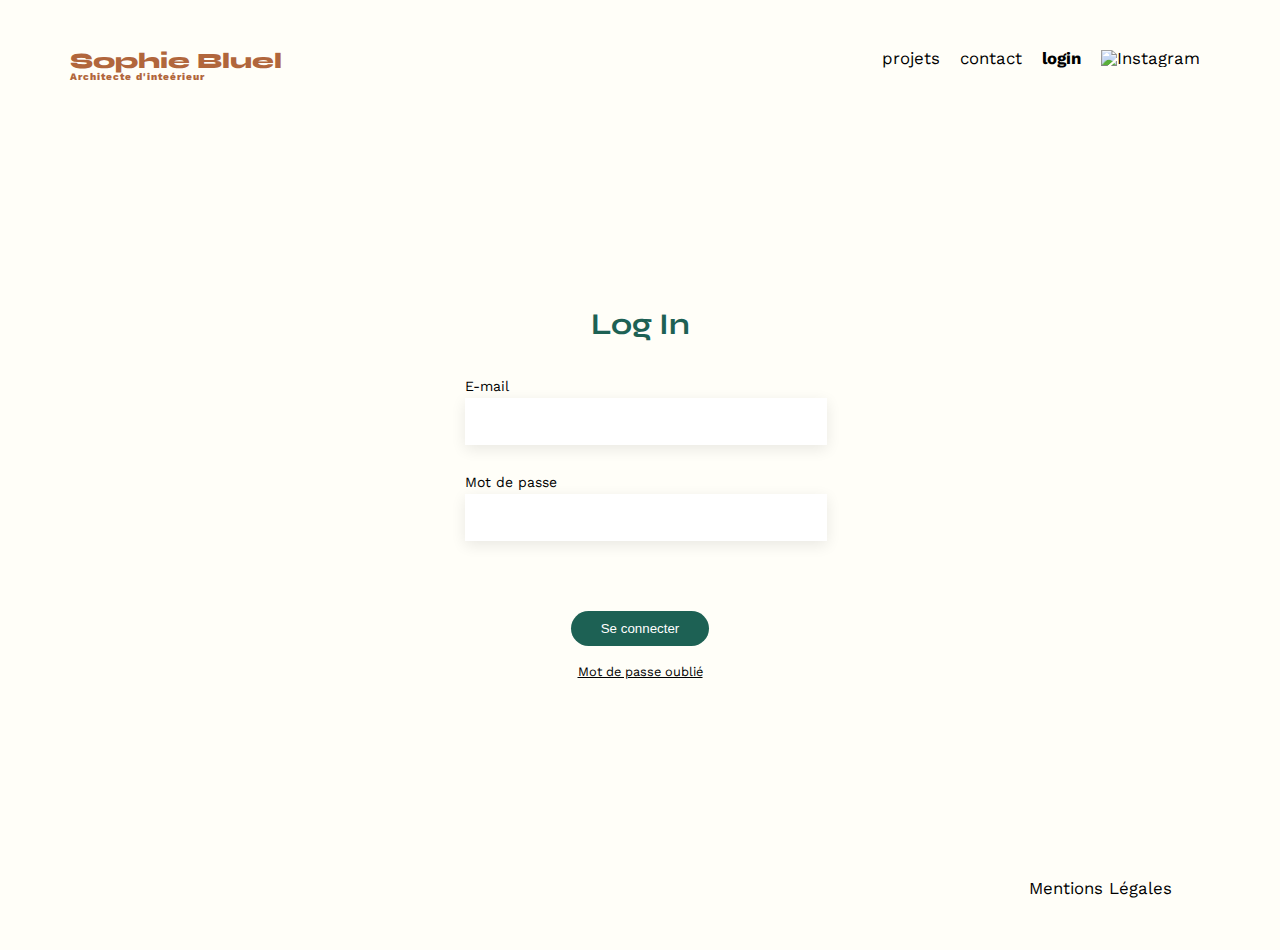
==== FrontEnd/Login.html @ 2ee96904 "login maquette.." ====
<!DOCTYPE html>
<html lang="en">
<head>
  <meta charset="UTF-8">
  <meta name="viewport" content="width=device-width, initial-scale=1.0">
  <link rel="preconnect" href="https://fonts.googleapis.com">
  <link rel="preconnect" href="https://fonts.gstatic.com" crossorigin>
  <link href="https://fonts.googleapis.com/css2?family=Syne:wght@700;800&family=Work+Sans&display=swap" rel="stylesheet">
  <meta name="description" content="">
  <link rel="stylesheet" href="./assets/style.css">
  <link rel="stylesheet" href="./assets/Login.css">

  <title>Se connecter</title>
</head>
<body>

  <header>
    <h1>Sophie Bluel <span>Architecte d'inteérieur</span></h1>
    <nav>
      <ul>
        <li>projets</li>
        <li>contact</li>
        <li><a class="MenuLink CurrentPage" href="./Login.html">login</a></li>
        <li><img src="./assets/icons/instagram.png" alt="Instagram"></li>
      </ul>
    </nav>
  </header>


  <main class="Container">

    <h1 class="FormTitle">Log In</h1>
    <form class="FormLogin" method="POST">

      <div class="FormGroup">
        <label class="FormLabel" for="Email">E-mail</label>
        <input class="FormControl" type="text" name="Email" id="Email" />
      </div>

      <div class="FormGroup">
        <label class="FormLabel" for="Pass">Mot de passe</label>
        <input class="FormControl" type="text" name="Pass" id="Pass" />
      </div>

      <button class="BLogin" type="submit">Se connecter</button>
    </form>

    <a href="#" class="PassReset">Mot de passe oublié</a>


  </main>

  <footer>
    <nav>
      <ul>
        <li>Mentions Légales</li>
      </ul>
    </nav>
  </footer>
</body>
</html>
---- FrontEnd/assets/style.css ----
/* http://meyerweb.com/eric/tools/css/reset/
   v2.0 | 20110126
   License: none (public domain)
*/

html, body, div, span, applet, object, iframe,
h1, h2, h3, h4, h5, h6, p, blockquote, pre,
a, abbr, acronym, address, big, cite, code,
del, dfn, em, img, ins, kbd, q, s, samp,
small, strike, strong, sub, sup, tt, var,
b, u, i, center,
dl, dt, dd, ol, ul, li,
fieldset, form, label, legend,
table, caption, tbody, tfoot, thead, tr, th, td,
article, aside, canvas, details, embed,
figure, figcaption, footer, header, hgroup,
menu, nav, output, ruby, section, summary,
time, mark, audio, video {
	margin: 0;
	padding: 0;
	border: 0;
	font-size: 100%;
	font: inherit;
	vertical-align: baseline;
}
/* HTML5 display-role reset for older browsers */
article, aside, details, figcaption, figure,
footer, header, hgroup, menu, nav, section {
	display: block;
}
body {
	line-height: 1;
}
ol, ul {
	list-style: none;
}
blockquote, q {
	quotes: none;
}
blockquote:before, blockquote:after,
q:before, q:after {
	content: '';
	content: none;
}
table {
	border-collapse: collapse;
	border-spacing: 0;
}
/** end reset css**/
body {
	max-width: 1140px;
	margin:auto;
	font-family: 'Work Sans' ;
	font-size: 14px;
	background-color: #FFFEF8;
}
header {
	display: flex;
	justify-content: space-between;
	margin: 50px 0
}
section {
	margin: 50px 0
}

h1{
	display: flex;
	flex-direction: column;
	font-family: 'Syne';
	font-size: 22px;
	font-weight: 800;
	color: #B1663C
}

h1 > span {
	font-family: 'Work Sans';
	font-size:10px;
	letter-spacing: 0.1em;
;
}

h2{
	font-family: 'Syne';
	font-weight: 700;
	font-size: 30px;
	color: #1D6154
}
nav ul {
	display: flex;
	align-items: center;
	list-style-type: none;

}
nav li {
	padding: 0 10px;
	font-size: 1.2em;
}

li:hover {
	color: #B1663C;
}

.MenuLink
{
	text-decoration: none;
	color:#000;
}

nav .CurrentPage
{
	font-weight: bold;
}
#introduction {
	display: flex;
	align-items: center;
}
#introduction figure {
	flex: 1
}
#introduction img {
	display: block;
	margin: auto;
	width: 80%;
}

#introduction article {
	flex: 1
}
#introduction h2 {
	margin-bottom: 1em;
}

#introduction p {
	margin-bottom: 0.5em;
}
#portfolio h2 {
	text-align: center;
	margin-bottom: 1em;
}
.gallery {
	width: 100%;
	display: grid;
	grid-template-columns: 1fr 1fr 1fr;
	grid-column-gap: 20px;
	grid-row-gap: 20px;
}

.gallery img {
	width: 100%;

}
#contact {
	width: 50%;
margin: auto;
}
#contact > * {
	text-align: center;

}
#contact h2{
	margin-bottom: 20px;
}
#contact form {
	text-align: left;
	margin-top:30px;
	display: flex;
	flex-direction: column;
}

#contact input {
	height: 50px;
	font-size: 1.2em;
	border: none;
	box-shadow: 0px 4px 14px rgba(0, 0, 0, 0.09);
}
#contact label {
	margin: 2em 0 1em 0;
}
#contact textarea {
	border: none;
	box-shadow: 0px 4px 14px rgba(0, 0, 0, 0.09);
}

input[type="submit"]{
	font-family: 'Syne';
	font-weight: 700;
	color: white;
	background-color: #1D6154;
	margin : 2em auto ;
	width: 180px;
	text-align: center;
	border-radius: 60px ;
}

footer nav ul {
	display: flex;
	justify-content: flex-end;
	margin: 2em
}
---- FrontEnd/assets/Login.css ----
body
{
    height:100vh;
}
.Container, .FormLogin, .FormGroup
{
    width:100%;
    display: flex;
    flex-direction: column;
    justify-content: center;
    align-items: center;
}
.Container
{
    height: 80%;
}

.FormTitle
{
    margin-bottom: 37px;
    color:#1D6154;
    font-family: 'Syne';
    font-style: normal;
    font-weight: 700;
    font-size: 30px;
    line-height: 36px;
}
.FormLogin
{
    width:50%;
}

.FormGroup
{
    text-align: left;
    align-items: flex-start;
    width:350px;
}

.FormControl
{
    width:100%;
    height:45px;
    border:none;
    outline: none;
    background: #FFFFFF;
    box-shadow: 0px 4px 14px rgba(0, 0, 0, 0.09);
    margin-bottom: 30px;
    color:#3D3D3D;
    font-family: 'Work Sans', sans-serif;
    font-style: normal;
    font-weight: 500;
    font-size: 14px;
    line-height: 16px;
    padding-left:10px;
}
.FormLabel
{
    padding-bottom: 5px;
}

.BLogin
{
    border:none;
    background-color: #1D6154;
    color:#fff;
    padding:10px 30px;
    border-radius: 40px;
    margin-top:40px;
    cursor: pointer;
}

.PassReset
{
    color:#000000;
    font-size: 0.8rem;
    margin-top:20px;
}
.PassReset:hover
{
    font-weight: bold;
}
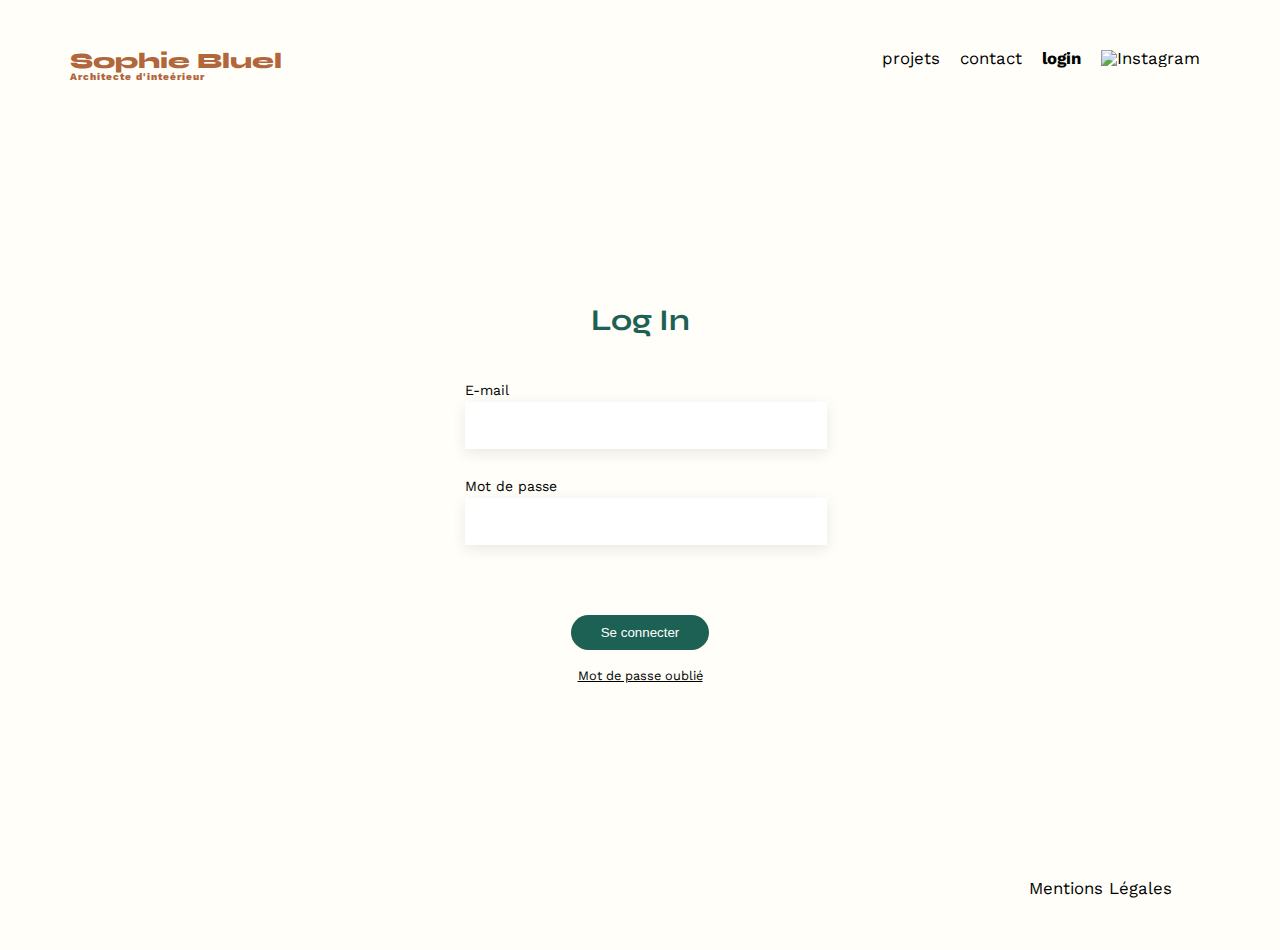
==== commit 4c515a9d: "login finish.." ====
--- a/FrontEnd/Login.html
+++ b/FrontEnd/Login.html
@@ -7,8 +7,8 @@
   <link rel="preconnect" href="https://fonts.gstatic.com" crossorigin>
   <link href="https://fonts.googleapis.com/css2?family=Syne:wght@700;800&family=Work+Sans&display=swap" rel="stylesheet">
   <meta name="description" content="">
-  <link rel="stylesheet" href="./assets/style.css">
-  <link rel="stylesheet" href="./assets/Login.css">
+  <link rel="stylesheet" href="assets/CSS/style.css">
+  <link rel="stylesheet" href="assets/CSS/Login.css">
 
   <title>Se connecter</title>
 </head>
@@ -30,6 +30,9 @@
   <main class="Container">
 
     <h1 class="FormTitle">Log In</h1>
+    <div class="ErrorContainer">
+      <p class="ErrorMsg">Erreur dans l’identifiant ou le mot de passe</p>
+    </div>
     <form class="FormLogin" method="POST">
 
       <div class="FormGroup">
@@ -39,7 +42,7 @@
 
       <div class="FormGroup">
         <label class="FormLabel" for="Pass">Mot de passe</label>
-        <input class="FormControl" type="text" name="Pass" id="Pass" />
+        <input class="FormControl" type="password" name="Pass" id="Pass" />
       </div>
 
       <button class="BLogin" type="submit">Se connecter</button>
@@ -57,5 +60,8 @@
       </ul>
     </nav>
   </footer>
+
+
+<script type="application/javascript" src="JS/Login.js"></script>
 </body>
 </html>--- a/FrontEnd/assets/CSS/style.css
+++ b/FrontEnd/assets/CSS/style.css
@@ -0,0 +1,200 @@
+/* http://meyerweb.com/eric/tools/css/reset/
+   v2.0 | 20110126
+   License: none (public domain)
+*/
+
+html, body, div, span, applet, object, iframe,
+h1, h2, h3, h4, h5, h6, p, blockquote, pre,
+a, abbr, acronym, address, big, cite, code,
+del, dfn, em, img, ins, kbd, q, s, samp,
+small, strike, strong, sub, sup, tt, var,
+b, u, i, center,
+dl, dt, dd, ol, ul, li,
+fieldset, form, label, legend,
+table, caption, tbody, tfoot, thead, tr, th, td,
+article, aside, canvas, details, embed,
+figure, figcaption, footer, header, hgroup,
+menu, nav, output, ruby, section, summary,
+time, mark, audio, video {
+	margin: 0;
+	padding: 0;
+	border: 0;
+	font-size: 100%;
+	font: inherit;
+	vertical-align: baseline;
+}
+/* HTML5 display-role reset for older browsers */
+article, aside, details, figcaption, figure,
+footer, header, hgroup, menu, nav, section {
+	display: block;
+}
+body {
+	line-height: 1;
+}
+ol, ul {
+	list-style: none;
+}
+blockquote, q {
+	quotes: none;
+}
+blockquote:before, blockquote:after,
+q:before, q:after {
+	content: '';
+	content: none;
+}
+table {
+	border-collapse: collapse;
+	border-spacing: 0;
+}
+/** end reset css**/
+body {
+	max-width: 1140px;
+	margin:auto;
+	font-family: 'Work Sans' ;
+	font-size: 14px;
+	background-color: #FFFEF8;
+}
+header {
+	display: flex;
+	justify-content: space-between;
+	margin: 50px 0
+}
+section {
+	margin: 50px 0
+}
+
+h1{
+	display: flex;
+	flex-direction: column;
+	font-family: 'Syne';
+	font-size: 22px;
+	font-weight: 800;
+	color: #B1663C
+}
+
+h1 > span {
+	font-family: 'Work Sans';
+	font-size:10px;
+	letter-spacing: 0.1em;
+;
+}
+
+h2{
+	font-family: 'Syne';
+	font-weight: 700;
+	font-size: 30px;
+	color: #1D6154
+}
+nav ul {
+	display: flex;
+	align-items: center;
+	list-style-type: none;
+
+}
+nav li {
+	padding: 0 10px;
+	font-size: 1.2em;
+}
+
+li:hover {
+	color: #B1663C;
+}
+
+.MenuLink
+{
+	text-decoration: none;
+	color:#000;
+}
+
+nav .CurrentPage
+{
+	font-weight: bold;
+}
+#introduction {
+	display: flex;
+	align-items: center;
+}
+#introduction figure {
+	flex: 1
+}
+#introduction img {
+	display: block;
+	margin: auto;
+	width: 80%;
+}
+
+#introduction article {
+	flex: 1
+}
+#introduction h2 {
+	margin-bottom: 1em;
+}
+
+#introduction p {
+	margin-bottom: 0.5em;
+}
+#portfolio h2 {
+	text-align: center;
+	margin-bottom: 1em;
+}
+.gallery {
+	width: 100%;
+	display: grid;
+	grid-template-columns: 1fr 1fr 1fr;
+	grid-column-gap: 20px;
+	grid-row-gap: 20px;
+}
+
+.gallery img {
+	width: 100%;
+
+}
+#contact {
+	width: 50%;
+margin: auto;
+}
+#contact > * {
+	text-align: center;
+
+}
+#contact h2{
+	margin-bottom: 20px;
+}
+#contact form {
+	text-align: left;
+	margin-top:30px;
+	display: flex;
+	flex-direction: column;
+}
+
+#contact input {
+	height: 50px;
+	font-size: 1.2em;
+	border: none;
+	box-shadow: 0px 4px 14px rgba(0, 0, 0, 0.09);
+}
+#contact label {
+	margin: 2em 0 1em 0;
+}
+#contact textarea {
+	border: none;
+	box-shadow: 0px 4px 14px rgba(0, 0, 0, 0.09);
+}
+
+input[type="submit"]{
+	font-family: 'Syne';
+	font-weight: 700;
+	color: white;
+	background-color: #1D6154;
+	margin : 2em auto ;
+	width: 180px;
+	text-align: center;
+	border-radius: 60px ;
+}
+
+footer nav ul {
+	display: flex;
+	justify-content: flex-end;
+	margin: 2em
+}
+
--- a/FrontEnd/assets/CSS/Login.css
+++ b/FrontEnd/assets/CSS/Login.css
@@ -0,0 +1,97 @@
+
+body
+{
+    height:100vh;
+}
+.Container, .FormLogin, .FormGroup
+{
+    width:100%;
+    display: flex;
+    flex-direction: column;
+    justify-content: center;
+    align-items: center;
+}
+.Container
+{
+    height: 80%;
+}
+
+.FormTitle
+{
+    margin-bottom: 30px;
+    color:#1D6154;
+    font-family: 'Syne';
+    font-style: normal;
+    font-weight: 700;
+    font-size: 30px;
+    line-height: 36px;
+}
+.FormLogin
+{
+    width:50%;
+}
+
+.FormGroup
+{
+    text-align: left;
+    align-items: flex-start;
+    width:350px;
+}
+
+.FormControl
+{
+    width:100%;
+    height:45px;
+    border:none;
+    outline: none;
+    background: #FFFFFF;
+    box-shadow: 0px 4px 14px rgba(0, 0, 0, 0.09);
+    margin-bottom: 30px;
+    color:#3D3D3D;
+    font-family: 'Work Sans', sans-serif;
+    font-style: normal;
+    font-weight: 500;
+    font-size: 14px;
+    line-height: 16px;
+    padding-left:10px;
+}
+.FormLabel
+{
+    padding-bottom: 5px;
+}
+
+.ErrorContainer
+{
+    width:100%;
+    height:15px;
+}
+.ErrorMsg
+{
+    color:#B1663C;
+    font-weight: bold;
+    font-size: 0.7rem;
+    text-align: center;
+    display: none;
+}
+
+.BLogin
+{
+    border:none;
+    background-color: #1D6154;
+    color:#fff;
+    padding:10px 30px;
+    border-radius: 40px;
+    margin-top:40px;
+    cursor: pointer;
+}
+
+.PassReset
+{
+    color:#000000;
+    font-size: 0.8rem;
+    margin-top:20px;
+}
+.PassReset:hover
+{
+    font-weight: bold;
+}